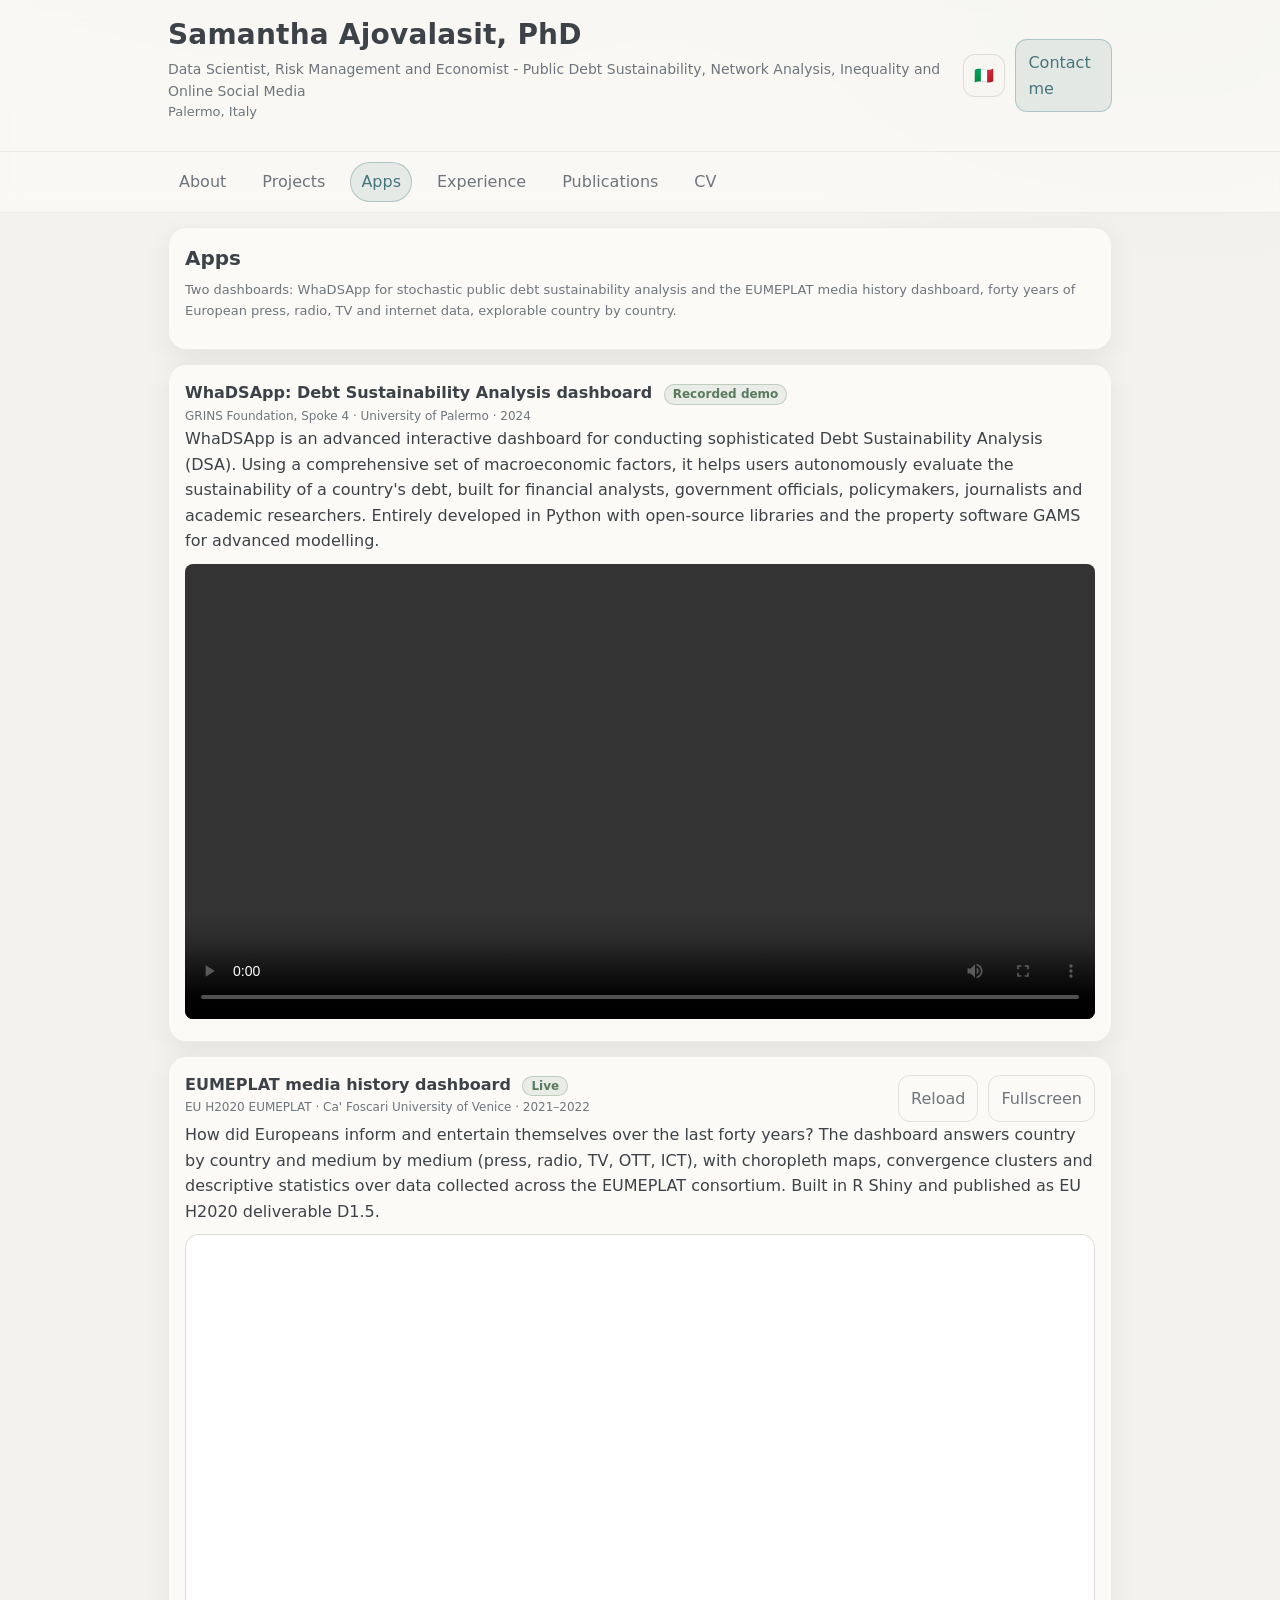
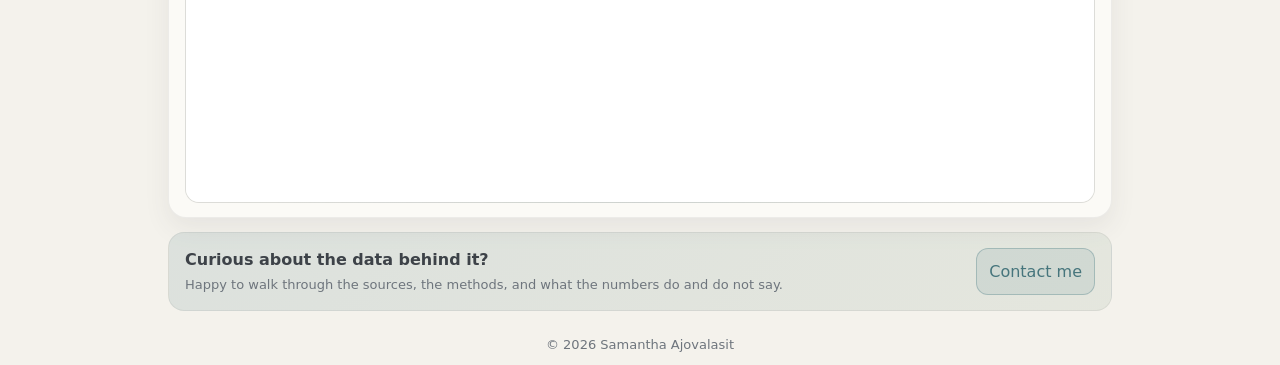
==== apps.html @ b295c094 "initial commit" ====
<!doctype html>
<html lang="en">
<head>
  <meta charset="utf-8" />
  <meta name="viewport" content="width=device-width, initial-scale=1" />
  <title>Live demo | Samantha Ajovalasit, PhD</title>
  <meta name="description" content="Forty years of European media, explorable live: the EUMEPLAT media history dashboard, running inside the page." />
  <meta name="referrer" content="no-referrer" />
  <link
    rel="stylesheet"
    href="https://cdn.jsdelivr.net/npm/bootstrap@5.3.3/dist/css/bootstrap.min.css"
    integrity="sha384-QWTKZyjpPEjISv5WaRU9OFeRpok6YctnYmDr5pNlyT2bRjXh0JMhjY6hW+ALEwIH"
    crossorigin="anonymous"
  />
  <link rel="stylesheet" href="assets/css/style.css" />
  <script defer src="assets/js/main.js"></script>
  <script defer src="assets/js/apps.js"></script>
</head>

<body>
  <a class="skip" href="#content">Skip to content</a>

  <header class="site-header">
    <div class="container site-container header-inner">
      <div>
        <h1 class="title">Samantha Ajovalasit, PhD</h1>
        <p class="subtitle" data-i18n="tagline">Data Scientist, Risk Management and Economist - Public Debt Sustainability, Network Analysis, Inequality and Online Social Media Analysis</p>
        <p class="small" data-i18n="location">Palermo, Italy</p>
      </div>
      <div class="header-actions">
        <button class="lang" id="langToggle" aria-label="Toggle language">🇮🇹</button>
        <a class="btn-custom" href="index.html#contact" data-i18n="contactBtn">Contact me</a>
      </div>
    </div>
    <nav class="nav">
      <div class="container site-container nav-inner">
        <a href="index.html" data-i18n="navAbout">About</a>
        <a href="projects.html" data-i18n="navProjects">Projects</a>
        <a href="apps.html" class="active" data-i18n="navApps">Live demo</a>
        <a href="experience.html" data-i18n="navExperience">Experience</a>
        <a href="publications.html" data-i18n="navPublications">Publications</a>
        <a href="cv.html" data-i18n="navCV">CV</a>
      </div>
    </nav>
  </header>

  <main id="content" class="container site-container">

    <section class="panel">
      <h2 data-i18n="appsTitle">Live demo</h2>
      <p class="small" data-i18n="appsNote">Two working dashboards, not screenshots: WhaDSApp for public debt sustainability analysis and the EUMEPLAT media history dashboard, forty years of European press, radio, TV and internet data, explorable country by country.</p>
    </section>
    <!-- APP 2: WHADSAPP DEMO -->
    <section class="panel app-panel">
      <div class="app-head">
        <div>
          <h3><span data-i18n="a2Title">WhaDSApp: Debt Sustainability Analysis dashboard</span> <span class="status" data-i18n="recorded">Recorded demo</span></h3>
          <p class="meta" data-i18n="a2Meta">GRINS Foundation, Spoke 4 · University of Palermo · 2024</p>
        </div>
      </div>
      <p data-i18n="a2Body">WhaDSApp is an advanced interactive dashboard for conducting sophisticated Debt Sustainability Analysis (DSA). Using a comprehensive set of macroeconomic factors, it helps users autonomously evaluate the sustainability of a country's debt, built for financial analysts, government officials, policymakers, journalists and academic researchers. Entirely developed in Python with open-source libraries and the property software GAMS for advanced modelling.</p>
      <video class="app-video" controls preload="metadata" style="width:100%; border-radius:8px;">
        <source src="assets/files/whatsdapp-demo.mp4" type="video/mp4" />
        Your browser does not support the video tag.
      </video>
    </section>

    <!-- APP 1: EUMEPLAT media history dashboard -->
    <section class="panel app-panel">
      <div class="app-head">
        <div>
          <h3><span data-i18n="a1Title">EUMEPLAT media history dashboard</span> <span class="status" data-i18n="live">Live</span></h3>
          <p class="meta" data-i18n="a1Meta">EU H2020 EUMEPLAT · Ca' Foscari University of Venice · 2021–2022</p>
        </div>
        <div class="actions">
          <button class="btn-custom ghost" type="button" data-app-action="reload" data-app-target="appFrame1" data-i18n="appsReload">Reload</button>
          <button class="btn-custom ghost" type="button" data-app-action="fullscreen" data-app-target="appFrame1" data-i18n="appsFullscreen">Fullscreen</button>
        </div>
      </div>
      <p data-i18n="a1Body">How did Europeans inform and entertain themselves over the last forty years? The dashboard answers country by country and medium by medium (press, radio, TV, OTT, ICT), with choropleth maps, convergence clusters and descriptive statistics over data collected across the EUMEPLAT consortium. Built in R Shiny and published as EU H2020 deliverable D1.5.</p>
      <div class="app-stage" id="appFrame1" data-state="pending"></div>
    </section>


    <section class="cta-banner">
      <div>
        <p data-i18n="appsCtaTitle">Curious about the data behind it?</p>
        <p class="small" data-i18n="appsCtaBody">Happy to walk through the sources, the methods, and what the numbers do and do not say.</p>
      </div>
      <a class="btn-custom" href="index.html#contact" data-i18n="contactBtn">Contact me</a>
    </section>

    <footer class="footer">
      <p class="small">© <span id="year"></span> Samantha Ajovalasit</p>
    </footer>
  </main>
</body>
</html>
---- assets/css/style.css ----
:root{
  /* soft light palette: warm paper, soft sage, muted petrol accent */
  --bg:#f4f2ec;
  --bg-tint:#e9eee1;
  --card:#fbfaf6;
  --card-soft:#f7f6f0;
  --text:#3d4248;          /* soft charcoal, never hard black */
  --muted:#6e757d;
  --faint:#9aa0a6;
  --border:rgba(61,66,72,.14);
  --border-soft:rgba(61,66,72,.08);
  --accent:#46757c;        /* muted petrol */
  --accent-soft:rgba(79,127,134,.12);
  --accent-line:rgba(79,127,134,.35);
  --sage:#8aa58c;
  --shadow:0 10px 26px rgba(61,66,72,.08);
}

*{box-sizing:border-box}
html,body{margin:0;padding:0}
body{
  font-family: ui-sans-serif, system-ui, -apple-system, Segoe UI, Roboto, Helvetica, Arial, "Apple Color Emoji","Segoe UI Emoji";
  background: radial-gradient(1200px 600px at 30% -10%, rgba(138,165,140,.18), transparent 60%),
              radial-gradient(900px 500px at 90% 0%, rgba(79,127,134,.10), transparent 55%),
              var(--bg);
  color:var(--text);
  line-height:1.6;
  min-height:100vh;
}

a{color:var(--accent); text-decoration:none}
a:hover{text-decoration:underline}

.site-container{max-width:980px; margin:0 auto; padding:0 18px}
.skip{
  position:absolute; left:-999px; top:auto; width:1px; height:1px; overflow:hidden;
}
.skip:focus{
  left:18px; top:18px; width:auto; height:auto;
  background:var(--card); color:var(--text);
  padding:8px 10px; border-radius:10px; box-shadow:var(--shadow);
}

.site-header{
  position:sticky; top:0;
  -webkit-backdrop-filter: blur(10px);
  backdrop-filter: blur(10px);
  background: rgba(251,250,246,.78);
  border-bottom:1px solid var(--border-soft);
  z-index:10;
}

.header-inner{
  display:flex; align-items:center; justify-content:space-between;
  padding-top:18px; padding-bottom:18px;
}

.title{margin:0; font-size:28px; letter-spacing:.2px; font-weight:600}
.subtitle{margin:6px 0 0; color:var(--muted); font-size:14px}

.header-actions{display:flex; gap:10px; align-items:center}
.lang{
  border:1px solid var(--border);
  background:var(--card-soft);
  color:var(--muted);
  padding:8px 10px;
  border-radius:12px;
  cursor:pointer;
}
.lang:hover{border-color:var(--accent-line); color:var(--accent)}

.nav{
  border-top:1px solid var(--border-soft);
}
.nav-inner{
  display:flex; gap:14px; overflow-x:auto; padding-top:10px; padding-bottom:10px; scrollbar-width:none;
}
.nav a{
  color:var(--muted);
  padding:6px 10px;
  border-radius:999px;
  border:1px solid transparent;
  white-space:nowrap;
}
.nav a:hover{
  color:var(--accent);
  border-color:var(--border);
  text-decoration:none;
}
.nav a.active{
  color:var(--accent);
  border-color:var(--accent-line);
  background: var(--accent-soft);
}

main{padding:22px 0 44px}

.panel{
  background: var(--card);
  border:1px solid var(--border-soft);
  border-radius:18px;
  padding:18px 16px;
  margin:14px 0;
  box-shadow: var(--shadow);
}

h2{margin:0 0 10px; font-size:20px; font-weight:600}
h3{margin:0 0 8px; font-size:16px; color:var(--text); font-weight:600}
p{margin:0 0 10px}
.small{font-size:13px; color:var(--muted)}
.clean{padding-left:18px}
.links{margin:0; padding-left:18px}

.btn-custom{
  display:inline-flex; align-items:center; justify-content:center;
  padding:10px 12px;
  border-radius:12px;
  border:1px solid var(--accent-line);
  background: var(--accent-soft);
  color:var(--accent);
  text-decoration:none;
}
.btn-custom:hover{
  background: rgba(79,127,134,.18);
  border-color:var(--accent);
  text-decoration:none;
}
.btn-custom.ghost{background:transparent; color:var(--muted); border-color:var(--border)}
.btn-custom.ghost:hover{color:var(--accent); border-color:var(--accent-line); background:var(--card-soft)}
.actions{display:flex; gap:10px; flex-wrap:wrap}

.timeline{display:flex; flex-direction:column; gap:12px}
.item{display:grid; grid-template-columns: 110px 1fr; gap:12px}
.when{color:var(--muted); font-size:13px; padding-top:2px}
.what h3{margin-bottom:4px}

.pillbox{border:1px solid var(--border-soft); border-radius:16px; padding:12px; background:var(--card-soft)}
.pills{display:flex; flex-wrap:wrap; gap:8px}
.pills-gap{margin:6px 0 10px}
.pills span{
  border:1px solid var(--border);
  background:var(--card);
  padding:6px 10px;
  border-radius:999px;
  font-size:13px;
  color:var(--muted);
}

.footer{padding:10px 0 0; text-align:center; color:var(--muted)}

.cta-banner{
  display:flex; align-items:center; justify-content:space-between; gap:12px; flex-wrap:wrap;
  background: linear-gradient(135deg, rgba(79,127,134,.14), rgba(138,165,140,.14));
  border:1px solid var(--border-soft);
  border-radius:16px;
  padding:14px 16px;
  margin:14px 0;
}
.cta-banner p{margin:0; font-weight:600}
.cta-banner .small{color:var(--muted); font-weight:400; margin-top:2px}

.outcome{
  font-size:13px; color:var(--text);
  border-left:3px solid var(--accent-line);
  padding:6px 10px;
  margin:8px 0 10px;
  background: var(--bg-tint);
  border-radius:0 8px 8px 0;
}
.outcome strong{color:var(--accent)}

.repo-card{
  border:1px solid var(--border-soft); border-radius:14px; padding:12px; height:100%;
  background:var(--card-soft);
}
.repo-card h4{margin:0 0 4px; font-size:15px}
.repo-card p{margin:0 0 8px}

/* ---- corporate layout additions ---- */
.hero h2{font-size:26px; line-height:1.3; margin-bottom:12px}
.hero .lead{font-size:16px; color:var(--muted)}
.hero .actions{margin-top:14px}

.stats{display:grid; grid-template-columns:repeat(4,1fr); gap:10px; margin-top:16px}
.stat{
  border:1px solid var(--border-soft); border-radius:14px; padding:12px; text-align:center;
  background:var(--card-soft);
}
.stat b{display:block; font-size:22px; color:var(--accent); font-weight:600}
.stat span{font-size:12px; color:var(--muted)}
@media (max-width:640px){.stats{grid-template-columns:repeat(2,1fr)}}

.case{
  border:1px solid var(--border-soft); border-radius:16px; padding:14px; height:100%;
  background:var(--card-soft);
}
.case h3{margin-bottom:2px}
.case .meta{font-size:12px; color:var(--muted); margin-bottom:10px}
.case dl{margin:0 0 10px}
.case dt{font-size:12px; text-transform:uppercase; letter-spacing:.6px; color:var(--accent)}
.case dd{margin:0 0 8px}

.what ul{margin:4px 0 0; padding-left:18px}
.what li{margin-bottom:4px}
.what .org{color:var(--muted); font-size:13px; margin-bottom:4px}
@media (max-width:640px){.item{grid-template-columns:1fr; gap:2px}}

.pubs{list-style:disc; padding-left:20px}
.pubs li{margin-bottom:14px}
.pubs li::marker{color:var(--faint)}
.pubs .pub-title{display:block}
.pubs .pub-meta{display:block; color:var(--muted); margin-top:2px}
.pubs .pub-title a{text-decoration:none}
.pubs .pub-title a:hover{text-decoration:underline}
.status{
  display:inline-block; font-size:12px; padding:2px 8px; border-radius:999px;
  border:1px solid rgba(138,165,140,.45); background:rgba(138,165,140,.14);
  color:#5a7a5f; margin-left:6px;
}
.nav-inner::-webkit-scrollbar{display:none}
@media (max-width:640px){.header-inner{flex-wrap:wrap; gap:10px}.title{font-size:24px}}

/* ---- live app embeds (apps.html) ---- */
.app-panel{padding-bottom:14px}
.app-head{
  display:flex; align-items:flex-start; justify-content:space-between;
  gap:12px; flex-wrap:wrap;
}
.app-head h3{margin-bottom:2px}
.app-head .meta{font-size:12px; color:var(--muted); margin:0}

.app-stage{
  position:relative;
  width:100%;
  aspect-ratio:16/10;
  min-height:420px;
  border:1px solid var(--border);
  border-radius:14px;
  overflow:hidden;
  background:
    radial-gradient(600px 300px at 50% 0%, rgba(79,127,134,.10), transparent 70%),
    var(--card-soft);
  display:grid;
  place-items:center;
}
.app-frame{width:100%; height:100%; border:0; display:block; background:#fff}

.app-launch{font-weight:600}
.app-notice{max-width:440px; text-align:center; padding:18px; color:var(--muted)}
.app-notice p{margin-bottom:12px}

@media (max-width:640px){
  .app-stage{aspect-ratio:3/4; min-height:380px}
  .app-head .actions{width:100%}
}
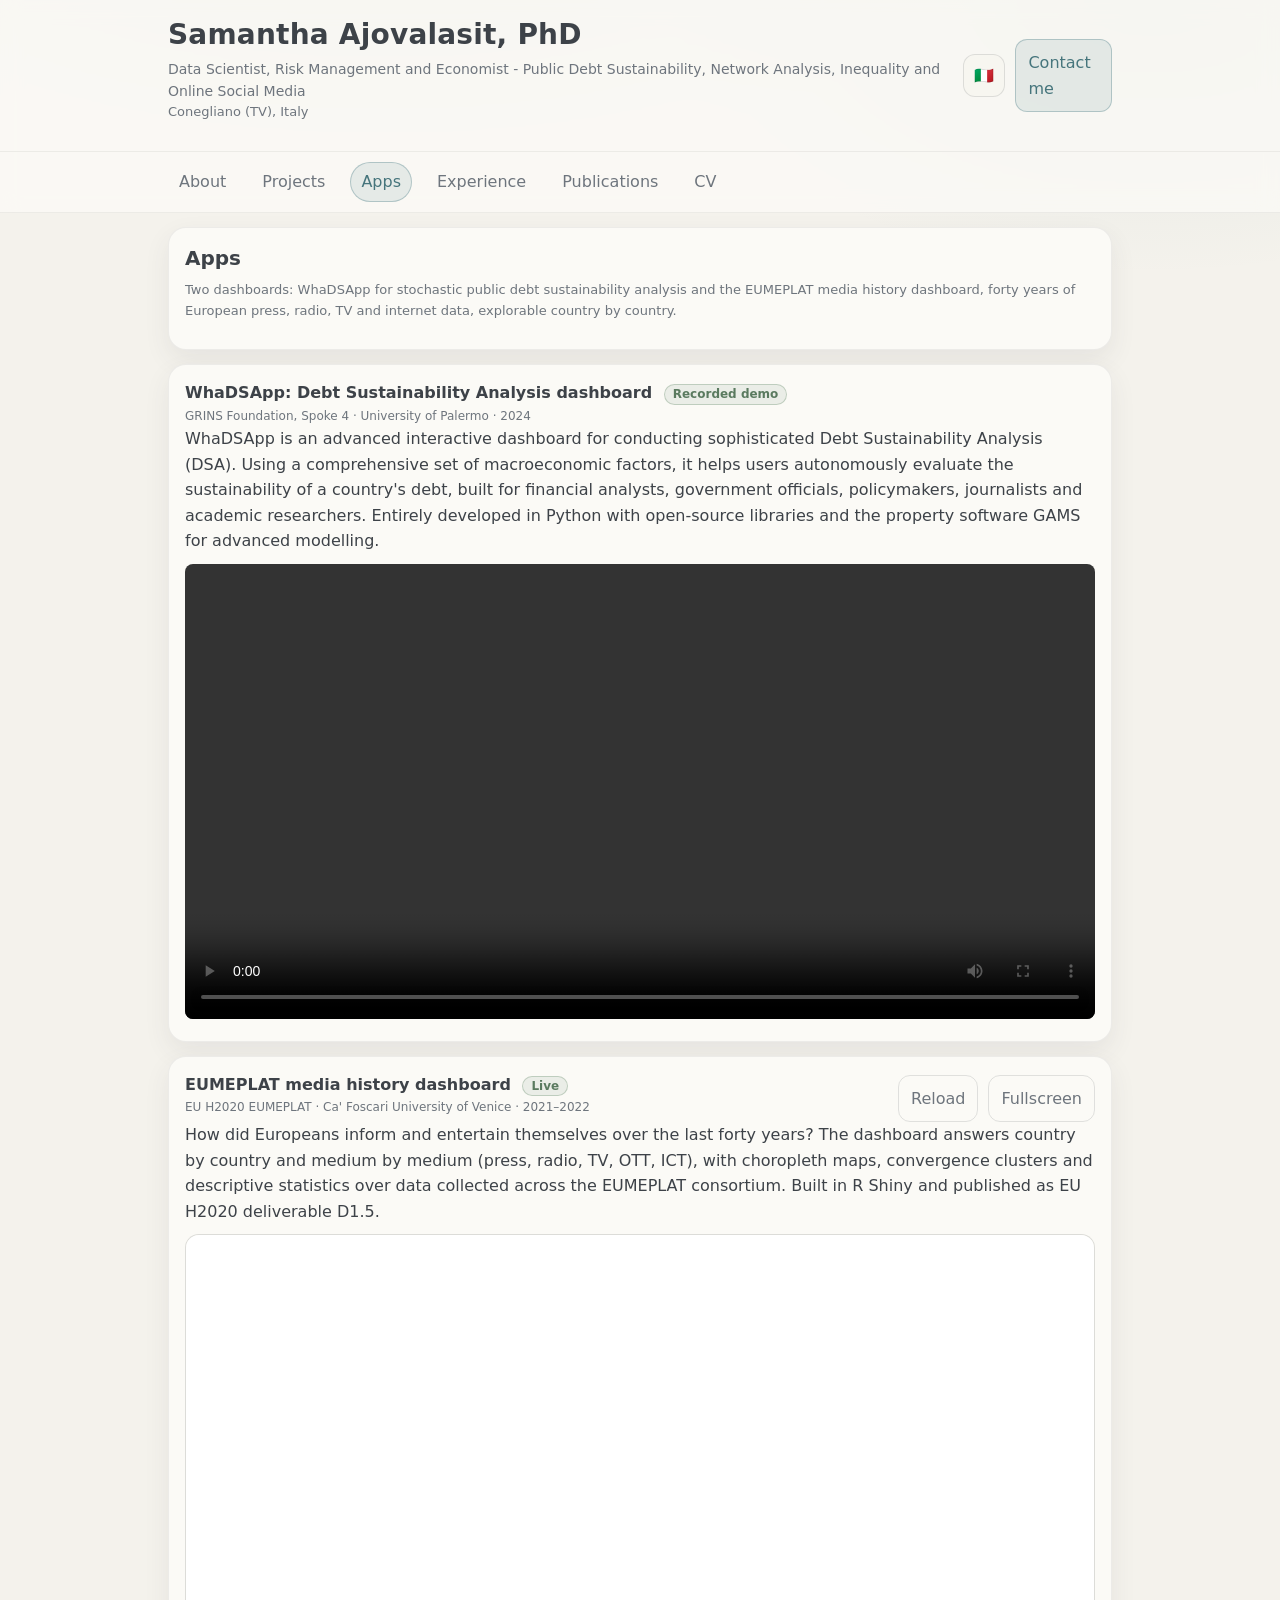
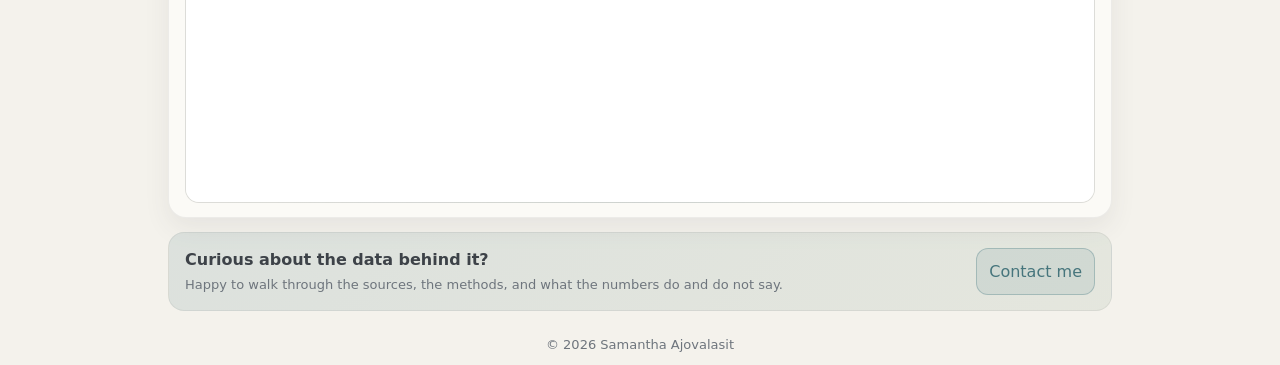
==== commit 3812f5eb: "Update location references from Palermo to Conegliano (TV), Italy" ====
--- a/apps.html
+++ b/apps.html
@@ -25,7 +25,7 @@
       <div>
         <h1 class="title">Samantha Ajovalasit, PhD</h1>
         <p class="subtitle" data-i18n="tagline">Data Scientist, Risk Management and Economist - Public Debt Sustainability, Network Analysis, Inequality and Online Social Media Analysis</p>
-        <p class="small" data-i18n="location">Palermo, Italy</p>
+        <p class="small" data-i18n="location">Conegliano (TV), Italy</p>
       </div>
       <div class="header-actions">
         <button class="lang" id="langToggle" aria-label="Toggle language">🇮🇹</button>
